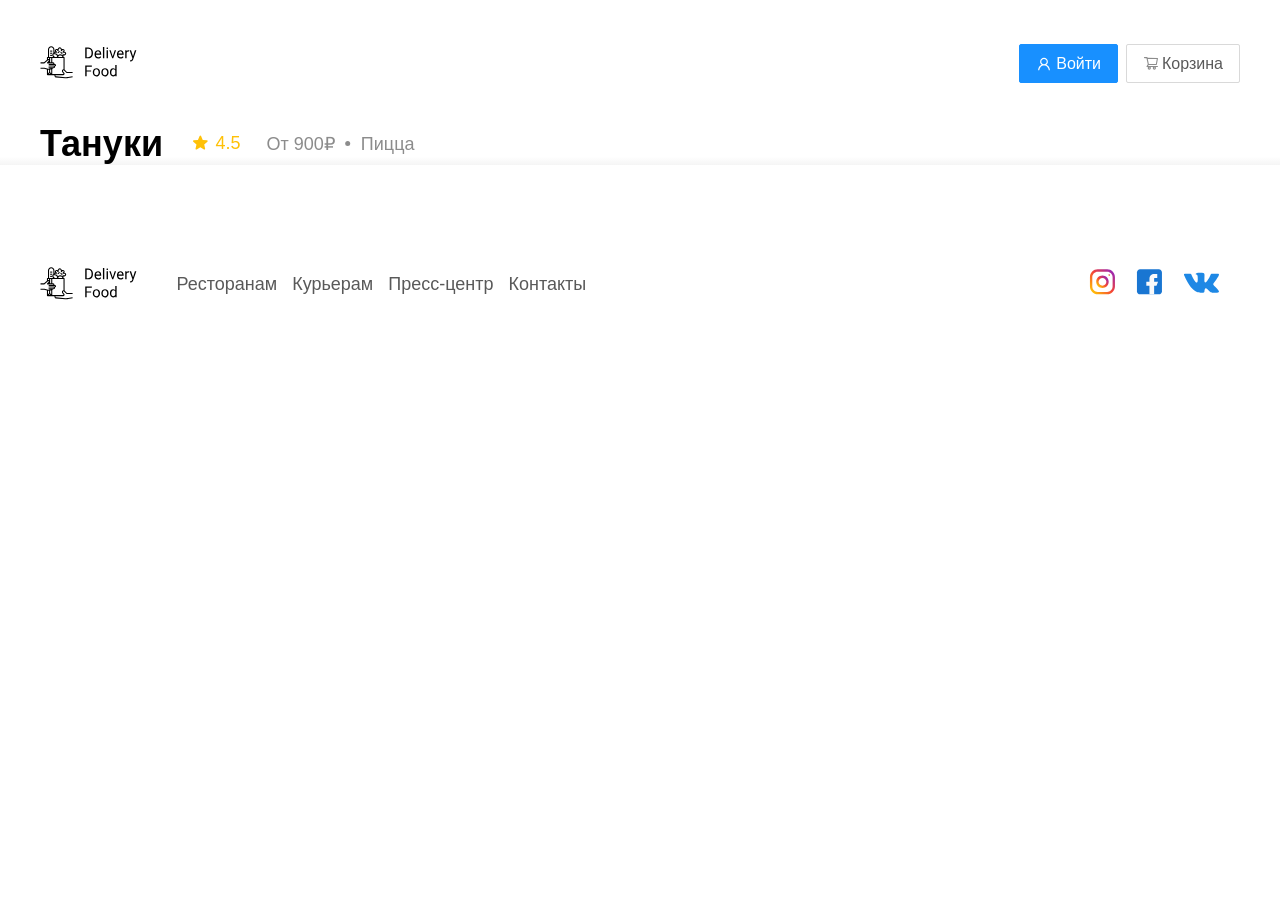
==== goods.html @ e8ef7e4c "Added Goods page" ====
<!DOCTYPE html>
<html lang="ru">
    <head>
        <meta charset="UTF-8">
        <meta name="viewport" content="width=device-width, initial-scale=1.0">
        <title>Ресторан</title>
        <link rel="stylesheet" href="styles/style.css">
    </head>
    <body>

        <!--Header-->
        <header class="header">
            <div class="container container--header">
                <div class="logo">
                    <img src="assets/images/other/logo.svg" alt="#logo">
                </div>
                <div class="header__btns">
                    <a href="#" class="btn btn__login--header"><img src="assets/images/other/user.svg" alt=""> Войти</a>
                    <a href="#" class="btn btn__cart--header"> <img src="assets/images/other/cart.svg" alt=""> Корзина</a>
                </div>
            </div>  
        </header>

        <!--main-->
        <main class="main">
            <div class="container">
                <div class="restaraunt__info restaraunt__info--goods">
                    <h1 class="restaraunt__title restaraunt__title--goods">Тануки</h1>
                    <div class="raiting">
                        <img class="star_img" src="assets/images/other/star.svg" alt="">
                        <p class="rank">4.5</p>
                        <p class="price">От<span class="cost">900</span>₽<img class="dot" src="assets/images/other/dot.svg" alt=""><span class="dish">Пицца</span></p>
                    </div>
                </div>

                <div class="goods">
                </div>
            </div>
        </main>

         <!--Footer-->
         <footer class="footer">
            <div class="container container--footer">
                <div class="logo">
                    <img src="assets/images/other/logo.svg" alt="#logo">
                </div>
                <div class="footer_content">
                    <ul class="footer__links">
                        <li><a href="" class="footer__link">Ресторанам</a></li>
                        <li><a href="" class="footer__link">Курьерам</a></li>
                        <li><a href="" class="footer__link">Пресс-центр</a></li>
                        <li><a href="" class="footer__link">Контакты</a></li>
                    </ul>
                    <div class="footer__socials">

                        <a class="footer__social">
                            <img src="assets/images/other/instagram.svg" alt="#instagram">
                        </a>

                        <a class="footer__social">
                            <img src="assets/images/other/facebook.svg" alt="#facebook">
                        </a>

                        <a class="footer__social">
                            <img src="assets/images/other/vk.svg" alt="#VK">
                        </a>
                    </div>
                </div>
            </div>
        </footer>

    </body>
</html>
---- styles/style.css ----
/*General*/
html {
    font-family: sans-serif;
    font-size: 10px;
    color: #000;

}


*,
*::before,
*::after {
    margin: 0;
    padding: 0;
    box-sizing: border-box;
}

.container {
    max-width: 1200px;
    margin: 0 auto;
}

li {
    list-style-type: none;
}
/*Header*/
header {
    padding: 4.4rem 0 0;
    margin-bottom: 4rem;

    background-color: #fff;
}
.container--header {
    display: flex;
    justify-content: space-between;
}
.logo {
    display: inline-block;
    cursor: pointer;
}

.btn {
    display: flex;
    align-items: center;
    gap: 0.4rem;

    padding: 0.8rem 1.6rem;

    border: 0;
    border-radius: 0.2rem;
    
    font-size: 1.6rem;
    line-height: 1.6rem;
    text-decoration: none;
    transition: background 0.2s linear;

    cursor: pointer;

}

.header__btns {
    display: flex;
    gap: 0.8rem;
}
.btn__login--header {
    background-color: #1890ff;
    border: 1px solid #1890FF;

    color: #fff;
}

.btn__login--header:hover {
    background-color: #0e65b7;
}

.btn__cart--header {
    background-color: #fff;
    border: 1px solid rgb(217, 217, 217);
    
    color: #595959;
}

.btn__cart--header:hover {
    background-color: #ddd;
}

/*Main*/

main {
    background-image: linear-gradient(to bottom, #fff 80%, #F5F5F5 100%);
}

.main__promo {
    width: 100%;
    height: 100%;
    padding:  6.8rem 7.1rem;
    margin-bottom: 5.6rem;

    background-image: url("../assets/images/other/promo.jpeg");
    background-repeat: no-repeat;
    background-position: center;
    background-size: cover;

    color: #302C34;
    font-weight: 400;
}
.promo__about {
    max-width: 53rem;
}
.main__header {
    margin-bottom: 1.5rem;
    
    font-size: 3.9rem;
    font-weight: 700;
    line-height: 4.6rem;
    text-align: left;
}
.main__text {
    font-size: 2.4rem;
    line-height: 2.8rem;
}

.delivery__about {
    display: flex;
    justify-content: space-between;
    flex-wrap: wrap;

    margin-bottom: 4.4rem;
}


.delivery__title {
    font-size: 3.6rem;
    font-weight: 700;
    line-height: 4.2rem;
    color: #000;
}

.search__form {
    position: relative;
}

.search__input {
    width: 30rem;
    padding: 0.5rem 1.2rem 0.5rem 3.2rem;

    border: 1px solid rgb(217, 217, 217);
	border-radius: 2px;
    font-size: 1.6rem;

    outline: none;
}

.search__input::placeholder {
    color: #bfbfbf;
}

.search__link {
    position: absolute;
    top: 0.7rem;
    left: 1rem;
    z-index: 1;
}

/*restaraunt*/
.delivery__restaraunts {
    display: flex;
    justify-content: space-between;
    flex-wrap: wrap;
    padding-bottom: 6rem;
}

.restaraunt {
    width: 38.4rem;
    height: 38rem;

    margin-bottom: 3rem;

    border-radius: 0.7rem;
    box-shadow: 0px 4px 12px 0px rgba(0, 0, 0, 0.05);

    cursor: pointer;
    transition: all 0.2s linear;
}
.restaraunt:hover {
    transform: scale(1.1);
}

.restaraunt__image {
    width: 100%;
    height: 25rem;

    margin-bottom: 2rem;
}
.restaraunt__about {
    padding: 0 2.4rem 3.5rem;
}
.restaraunt__info {
    display: flex;
    justify-content: space-between;

    margin-bottom: 1rem;
}
.restaraunt__title {
    font-size: 2.4rem;
    font-weight: 700;

}
.time {
    display: flex;
    align-items: center;
    padding: 0.1rem 0.8rem;

    background-color: #000;
    border-radius: 0.2rem;


    color: #fff;
    text-align: center;
    font-size: 1.2rem;
    font-weight: 400;
}
.raiting {
    display: flex;
   
}

.rank {
    margin: 0 2.6rem 0 0.75rem;
    font-size: 1.8rem;
    color: #FFC107;
}
.price {
    display: flex;
    align-items: center;
    font-size: 1.8rem;
    color: #8C8C8C;
}
.dot {
    margin: 0 1rem;
}

.cost {
    margin-left: 0.5rem;
}
.star_img {
    margin-bottom: 0.3rem;
}
/*Footer*/
footer {
    width: 100%;

    margin-top: auto;
    padding: 6rem 0;
}
.container--footer {
    display: flex;
}
.footer_content {
    display: flex;
    align-items: center;
    justify-content: space-between;
    flex-wrap: wrap;

    width: 100%;

    margin-left: 3.55rem;

    font-size: 1.8rem;

}
.footer__links {
    display: flex;
    gap: 1.5rem;
}
.footer__link {

    text-decoration: none;
    color: #595959;

    transition: color 0.2s linear;
}

.footer__link:hover {
    color: #1890ff;
}

.footer__socials {
    display: flex;
    align-items: center;
}

.footer__social {
    display: inline-block;
    margin-right: 2.1rem;

    transition: all 0.2s linear;

    cursor: pointer;
}

.footer__social:hover {
    transform: scale(1.2);
}


/* Goods */
.restaraunt__info--goods {
    justify-content: flex-start;
    align-items: center;
    gap: 3rem;

    margin-bottom: 4rem;

}

.restaraunt__title--goods {
    font-size: 3.6rem;
}
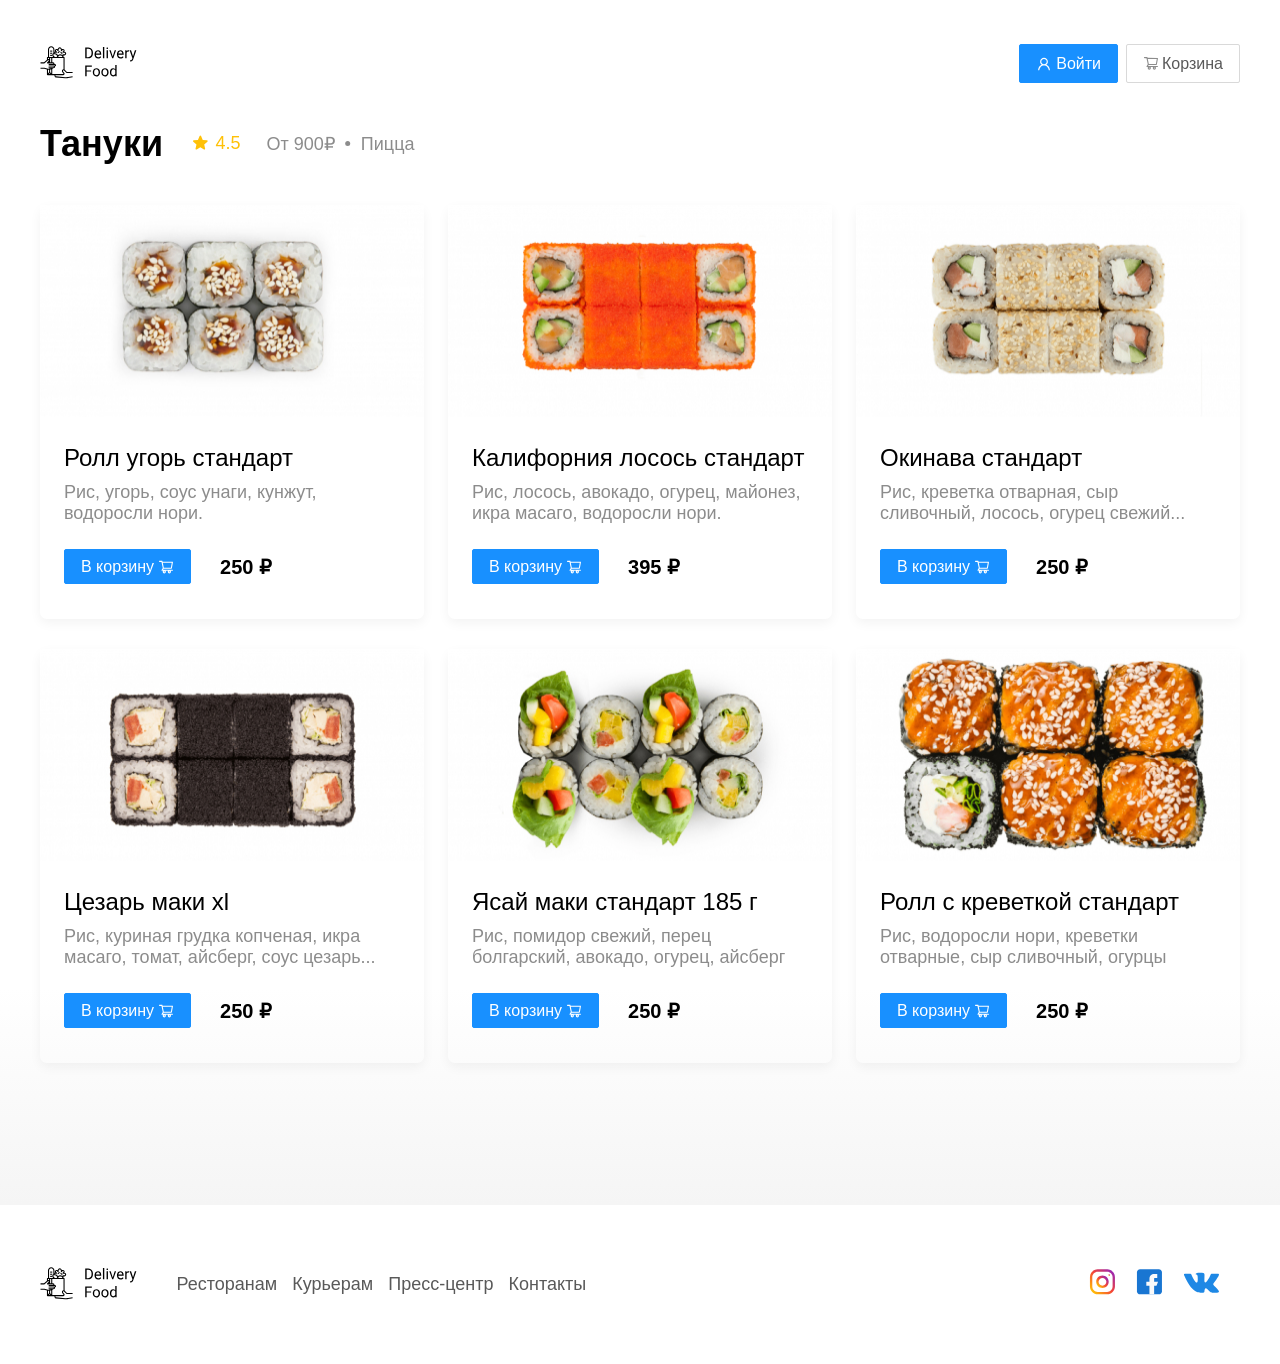
==== commit 1d0fde08: "Goods page made" ====
--- a/goods.html
+++ b/goods.html
@@ -11,9 +11,9 @@
         <!--Header-->
         <header class="header">
             <div class="container container--header">
-                <div class="logo">
+                <a href="index.html" class="logo">
                     <img src="assets/images/other/logo.svg" alt="#logo">
-                </div>
+                </a>
                 <div class="header__btns">
                     <a href="#" class="btn btn__login--header"><img src="assets/images/other/user.svg" alt=""> Войти</a>
                     <a href="#" class="btn btn__cart--header"> <img src="assets/images/other/cart.svg" alt=""> Корзина</a>
@@ -23,7 +23,7 @@
 
         <!--main-->
         <main class="main">
-            <div class="container">
+            <section class="container">
                 <div class="restaraunt__info restaraunt__info--goods">
                     <h1 class="restaraunt__title restaraunt__title--goods">Тануки</h1>
                     <div class="raiting">
@@ -33,23 +33,113 @@
                     </div>
                 </div>
 
-                <div class="goods">
-                </div>
+                <section class="goods">
+                    <!-- Good -->
+                    <div class="good">
+                        <div>
+                            <img class="good__image" src="assets/images/goods/roll_eel_standart.jpg" alt="">
+                        </div>
+                        <div class="good__info">
+                            <h3 class="good__title">Ролл угорь стандарт</h3>
+                            <p class="good__about">Рис, угорь, соус унаги, кунжут, водоросли нори.</p>
+                            <div class="good__buy">
+                                <a href="#" class="btn btn__cart--goods">В корзину <img src="assets/images/other/shopping-cart-goods.svg" alt=""></a>
+                                <p class="good__price">250 ₽</p>
+                            </div>
+                        </div>
+                    </div>
+
+                     <!-- Good -->
+                     <div class="good">
+                        <div>
+                            <img class="good__image" src="assets/images/goods/kalifornia_standart.jpg" alt="">
+                        </div>
+                        <div class="good__info">
+                            <h3 class="good__title">Калифорния лосось стандарт</h3>
+                            <p class="good__about">Рис, лосось, авокадо, огурец, майонез, икра масаго, водоросли нори.</p>
+                            <div class="good__buy">
+                                <a href="#" class="btn btn__cart--goods">В корзину <img src="assets/images/other/shopping-cart-goods.svg" alt=""></a>
+                                <p class="good__price">395 ₽</p>
+                            </div>
+                        </div>
+                    </div>
+                    
+                     <!-- Good -->
+                     <div class="good">
+                        <div>
+                            <img class="good__image" src="assets/images/goods/okinava_standart.jpg" alt="">
+                        </div>
+                        <div class="good__info">
+                            <h3 class="good__title">Окинава стандарт</h3>
+                            <p class="good__about">Рис, креветка отварная, сыр сливочный, лосось, огурец свежий...</p>
+                            <div class="good__buy">
+                                <a href="#" class="btn btn__cart--goods">В корзину <img src="assets/images/other/shopping-cart-goods.svg" alt=""></a>
+                                <p class="good__price">250 ₽</p>
+                            </div>
+                        </div>
+                    </div>
+
+                     <!-- Good -->
+                     <div class="good">
+                        <div>
+                            <img class="good__image" src="assets/images/goods/cezar_maki_xl.jpg" alt="">
+                        </div>
+                        <div class="good__info">
+                            <h3 class="good__title">Цезарь маки хl</h3>
+                            <p class="good__about">Рис, куриная грудка копченая, икра масаго, томат, айсберг, соус цезарь...</p>
+                            <div class="good__buy">
+                                <a href="#" class="btn btn__cart--goods">В корзину <img src="assets/images/other/shopping-cart-goods.svg" alt=""></a>
+                                <p class="good__price">250 ₽</p>
+                            </div>
+                        </div>
+                    </div>
+
+                     <!-- Good -->
+                     <div class="good">
+                        <div>
+                            <img class="good__image" src="assets/images/goods/yasai_maki_standart.jpg" alt="">
+                        </div>
+                        <div class="good__info">
+                            <h3 class="good__title">Ясай маки стандарт 185 г</h3>
+                            <p class="good__about">Рис, помидор свежий, перец болгарский, авокадо, огурец, айсберг</p>
+                            <div class="good__buy">
+                                <a href="#" class="btn btn__cart--goods">В корзину <img src="assets/images/other/shopping-cart-goods.svg" alt=""></a>
+                                <p class="good__price">250 ₽</p>
+                            </div>
+                        </div>
+                    </div>
+
+                     <!-- Good -->
+                     <div class="good">
+                        <div>
+                            <img class="good__image" src="assets/images/goods/roll_shrimp_standart.jpg" alt="">
+                        </div>
+                        <div class="good__info">
+                            <h3 class="good__title">Ролл с креветкой стандарт</h3>
+                            <p class="good__about">Рис, водоросли нори, креветки отварные, сыр сливочный, огурцы</p>
+                            <div class="good__buy">
+                                <a href="#" class="btn btn__cart--goods">В корзину <img src="assets/images/other/shopping-cart-goods.svg" alt=""></a>
+                                <p class="good__price">250 ₽</p>
+                            </div>
+                        </div>
+                    </div>
+
+                </section>
             </div>
         </main>
 
          <!--Footer-->
          <footer class="footer">
             <div class="container container--footer">
-                <div class="logo">
+                <a href="index.html" class="logo">
                     <img src="assets/images/other/logo.svg" alt="#logo">
-                </div>
+                </a>
                 <div class="footer_content">
                     <ul class="footer__links">
-                        <li><a href="" class="footer__link">Ресторанам</a></li>
-                        <li><a href="" class="footer__link">Курьерам</a></li>
-                        <li><a href="" class="footer__link">Пресс-центр</a></li>
-                        <li><a href="" class="footer__link">Контакты</a></li>
+                        <li><a href="goods.html" class="footer__link">Ресторанам</a></li>
+                        <li><a href="goods.html" class="footer__link">Курьерам</a></li>
+                        <li><a href="goods.html" class="footer__link">Пресс-центр</a></li>
+                        <li><a href="goods.html" class="footer__link">Контакты</a></li>
                     </ul>
                     <div class="footer__socials">
 
--- a/styles/style.css
+++ b/styles/style.css
@@ -80,6 +80,17 @@
     color: #595959;
 }
 
+.btn__cart--goods {
+    background-color: #1890ff;
+    border: 1px solid #1890FF;
+
+    color: #fff;
+}
+
+.btn__cart--goods:hover {
+    background-color: #0e65b7;
+}
+
 .btn__cart--header:hover {
     background-color: #ddd;
 }
@@ -316,4 +327,63 @@
 
 .restaraunt__title--goods {
     font-size: 3.6rem;
-}+}
+
+.goods {
+    display: flex;
+    justify-content: space-between;
+    flex-wrap: wrap;
+
+    padding-bottom: 11.2rem;
+}
+
+.good {
+    width: 38.4rem;
+    height: 41.4rem;
+
+    margin-bottom: 3rem;
+
+    border-radius: 0.7rem;
+    box-shadow: 0px 4px 12px 0px rgba(0, 0, 0, 0.05);
+
+    transition: all 0.2s linear;
+}
+
+.good__about {
+    margin-bottom: 2.5rem;
+}
+
+.good__info {
+    padding:  0 2.4rem;
+}
+.good__image {
+    width: 100%;
+    height: 21.2rem;
+
+    margin-bottom: 2.5rem;
+}
+
+.good__buy {
+    display: flex;
+    align-items: center;
+    gap: 2.9rem
+}
+
+.good__title {
+    margin-bottom: 1rem;
+
+    font-size: 2.4rem;
+    font-weight: 400;
+
+}
+
+.good__about {
+    font-size: 1.8rem;
+    font-weight: 400;
+    color: #8c8c8c;
+}
+.good__price {
+    font-size: 2rem;
+    font-weight: 700;
+    color: #000;
+}
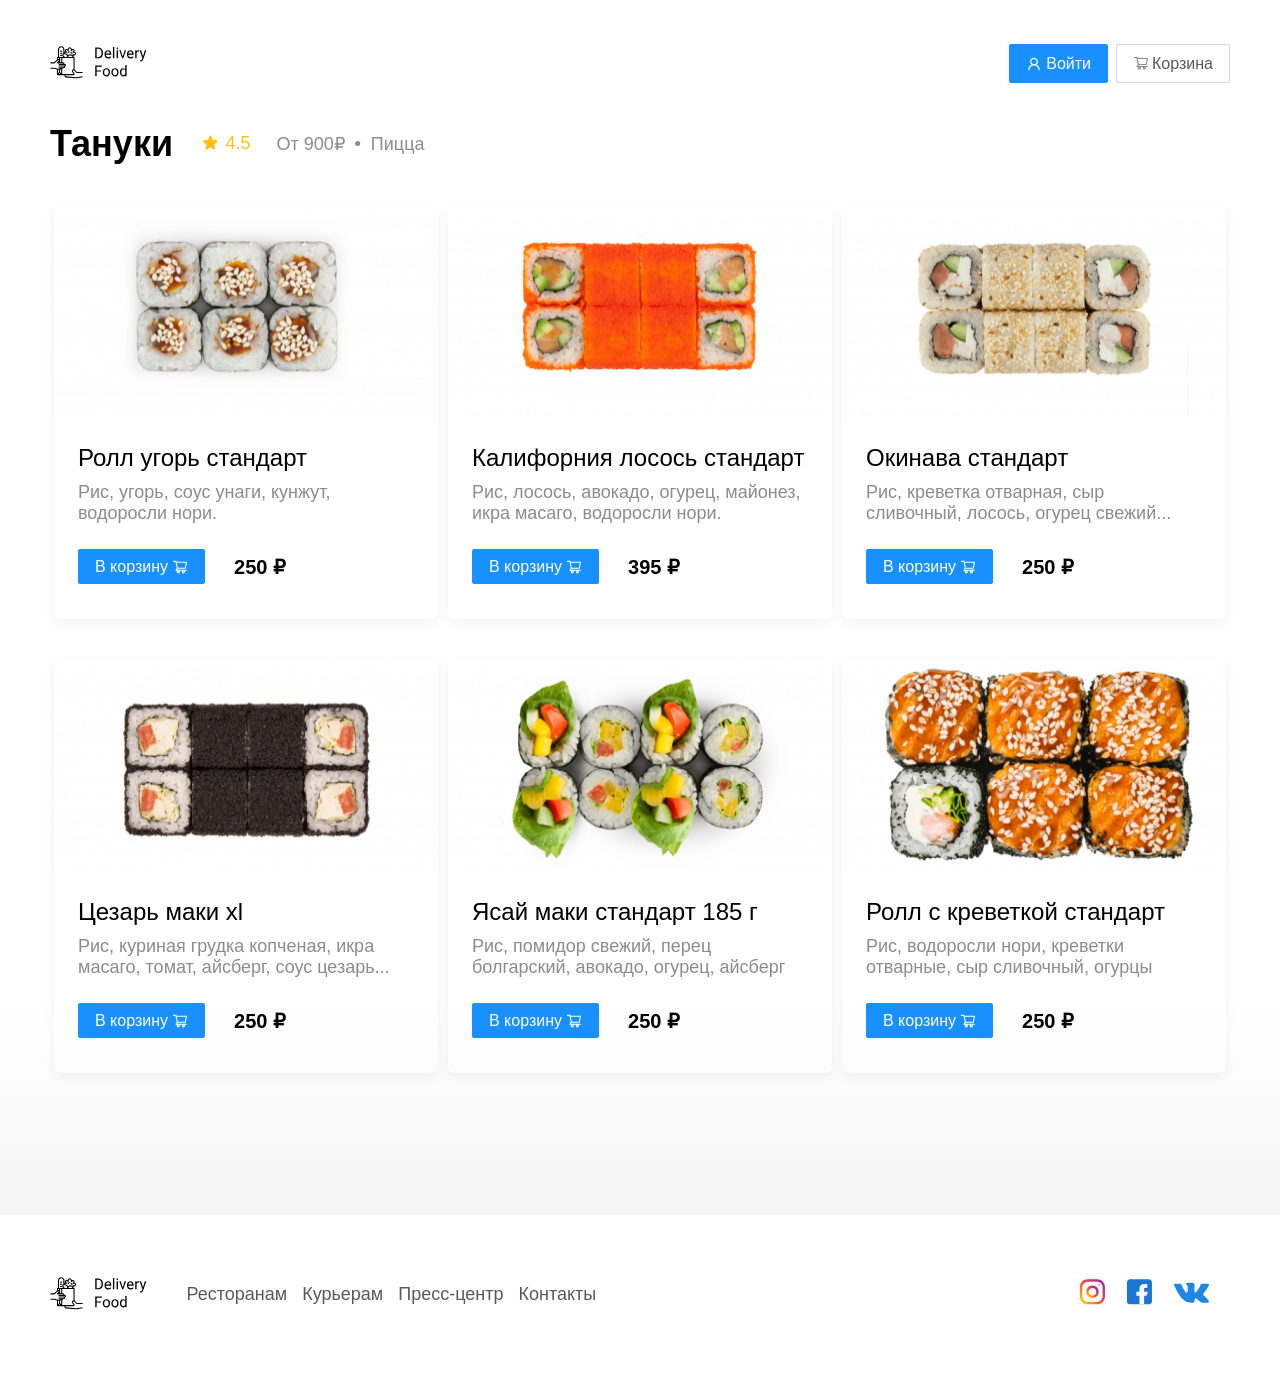
==== commit a636c3b8: "Minor changes" ====
--- a/goods.html
+++ b/goods.html
@@ -15,8 +15,8 @@
                     <img src="assets/images/other/logo.svg" alt="#logo">
                 </a>
                 <div class="header__btns">
-                    <a href="#" class="btn btn__login--header"><img src="assets/images/other/user.svg" alt=""> Войти</a>
-                    <a href="#" class="btn btn__cart--header"> <img src="assets/images/other/cart.svg" alt=""> Корзина</a>
+                    <a href="#" class="btn btn__primary "><img src="assets/images/other/user.svg" alt="">Войти</a>
+                    <a href="#" class="btn btn__outline"><img src="assets/images/other/shopping-cart-header.svg" alt="">Корзина</a>
                 </div>
             </div>  
         </header>
--- a/styles/style.css
+++ b/styles/style.css
@@ -18,6 +18,7 @@
 .container {
     max-width: 1200px;
     margin: 0 auto;
+    padding: 0 1rem;
 }
 
 li {
@@ -62,18 +63,18 @@
     display: flex;
     gap: 0.8rem;
 }
-.btn__login--header {
+.btn__primary  {
     background-color: #1890ff;
     border: 1px solid #1890FF;
 
     color: #fff;
 }
 
-.btn__login--header:hover {
+.btn__primary:hover {
     background-color: #0e65b7;
 }
 
-.btn__cart--header {
+.btn__outline {
     background-color: #fff;
     border: 1px solid rgb(217, 217, 217);
     
@@ -91,7 +92,7 @@
     background-color: #0e65b7;
 }
 
-.btn__cart--header:hover {
+.btn__outline:hover {
     background-color: #ddd;
 }
 
@@ -134,6 +135,8 @@
 .delivery__about {
     display: flex;
     justify-content: space-between;
+    align-items: center;
+    gap: 2rem;
     flex-wrap: wrap;
 
     margin-bottom: 4.4rem;
@@ -176,9 +179,12 @@
 /*restaraunt*/
 .delivery__restaraunts {
     display: flex;
-    justify-content: space-between;
+    justify-content: center;
+    gap: 1rem;
     flex-wrap: wrap;
     padding-bottom: 6rem;
+    text-decoration: none;
+    cursor: pointer;
 }
 
 .restaraunt {
@@ -190,11 +196,14 @@
     border-radius: 0.7rem;
     box-shadow: 0px 4px 12px 0px rgba(0, 0, 0, 0.05);
 
+    text-decoration: none;
+    color: #000000;
+
     cursor: pointer;
     transition: all 0.2s linear;
 }
 .restaraunt:hover {
-    transform: scale(1.1);
+    transform: scale(1.05);
 }
 
 .restaraunt__image {
@@ -217,7 +226,7 @@
     font-weight: 700;
 
 }
-.time {
+.info-black {
     display: flex;
     align-items: center;
     padding: 0.1rem 0.8rem;
@@ -331,7 +340,9 @@
 
 .goods {
     display: flex;
-    justify-content: space-between;
+    justify-content: center;
+    gap: 1rem;
+
     flex-wrap: wrap;
 
     padding-bottom: 11.2rem;
@@ -387,3 +398,125 @@
     font-weight: 700;
     color: #000;
 }
+
+.cart-modal__overlay {
+    display: none;
+    align-items: center;
+    justify-content: center;
+
+    
+    background: rgba(0, 0, 0, 0.4);
+
+    position: fixed;
+    top: 0;
+    right: 0;
+    bottom: 0;
+    left: 0;
+    z-index: 2;
+}
+
+.cart-modal__overlay.open {
+    display: flex;
+}
+.cart-modal__close {
+    cursor: pointer;
+}
+.cart-modal {
+    width: 100%;
+    max-width: 78rem;
+
+    padding: 4rem 4.5rem;
+
+    border-radius: 0.5rem;
+
+    background-color: #fff;
+
+}
+.cart-modal__header {
+    display: flex;
+    justify-content: space-between;
+    align-items: center;
+
+    margin-bottom: 4.8rem;
+}
+
+.cart-modal__title {
+    font-size: 3.6rem;
+}
+
+
+.cart-modal__body {
+    margin-bottom: 5.3rem;
+}
+
+.cart-item {
+    display: flex;
+    align-items: center;
+    justify-content: space-between;
+    flex-wrap: wrap;
+    gap: 1rem;
+
+    margin-bottom: 1.7rem;
+    padding-bottom:  0.9rem;
+    border-bottom: 1px solid #D9D9D9;
+}
+
+.cart_item__title {
+    font-size: 1.8rem;
+    font-size: 400;
+}
+
+.cart-modal__footer {
+    display: flex;
+    justify-content: space-between;
+    align-items: center;
+    flex-wrap: wrap;
+    gap: 2rem;
+}
+
+.cart-modal__footer--controls {
+    display: flex;
+    gap: 1rem;
+}
+
+.cart-modal__footer--price {
+    font-size: 2rem;
+    font-weight: 400;
+
+    padding: 1rem 2rem;
+
+}
+
+.cart-item__controls {
+    display: flex;
+    align-items: center;
+}
+.cart-item__price {
+    margin-right: 4.8rem;
+}
+
+.cart-item__control--count {
+    margin: 0 1.6rem;
+
+    font-size: 1.6rem;
+    font-weight: 400;
+}
+.cart-item__controls button {
+    text-align: center;
+    padding: 5px 16px;
+    
+    background-color: #fff;
+    border: 1px solid rgb(64, 169, 255);
+	border-radius: 2px;
+
+    font-size: 1.4rem;
+    font-weight: 400;
+    color: #40A9FF;
+    transition: all 0.2s linear;
+ 
+}
+
+.cart-item__controls button:hover {
+    background-color: #0e65b7;
+    color: #fff;
+}
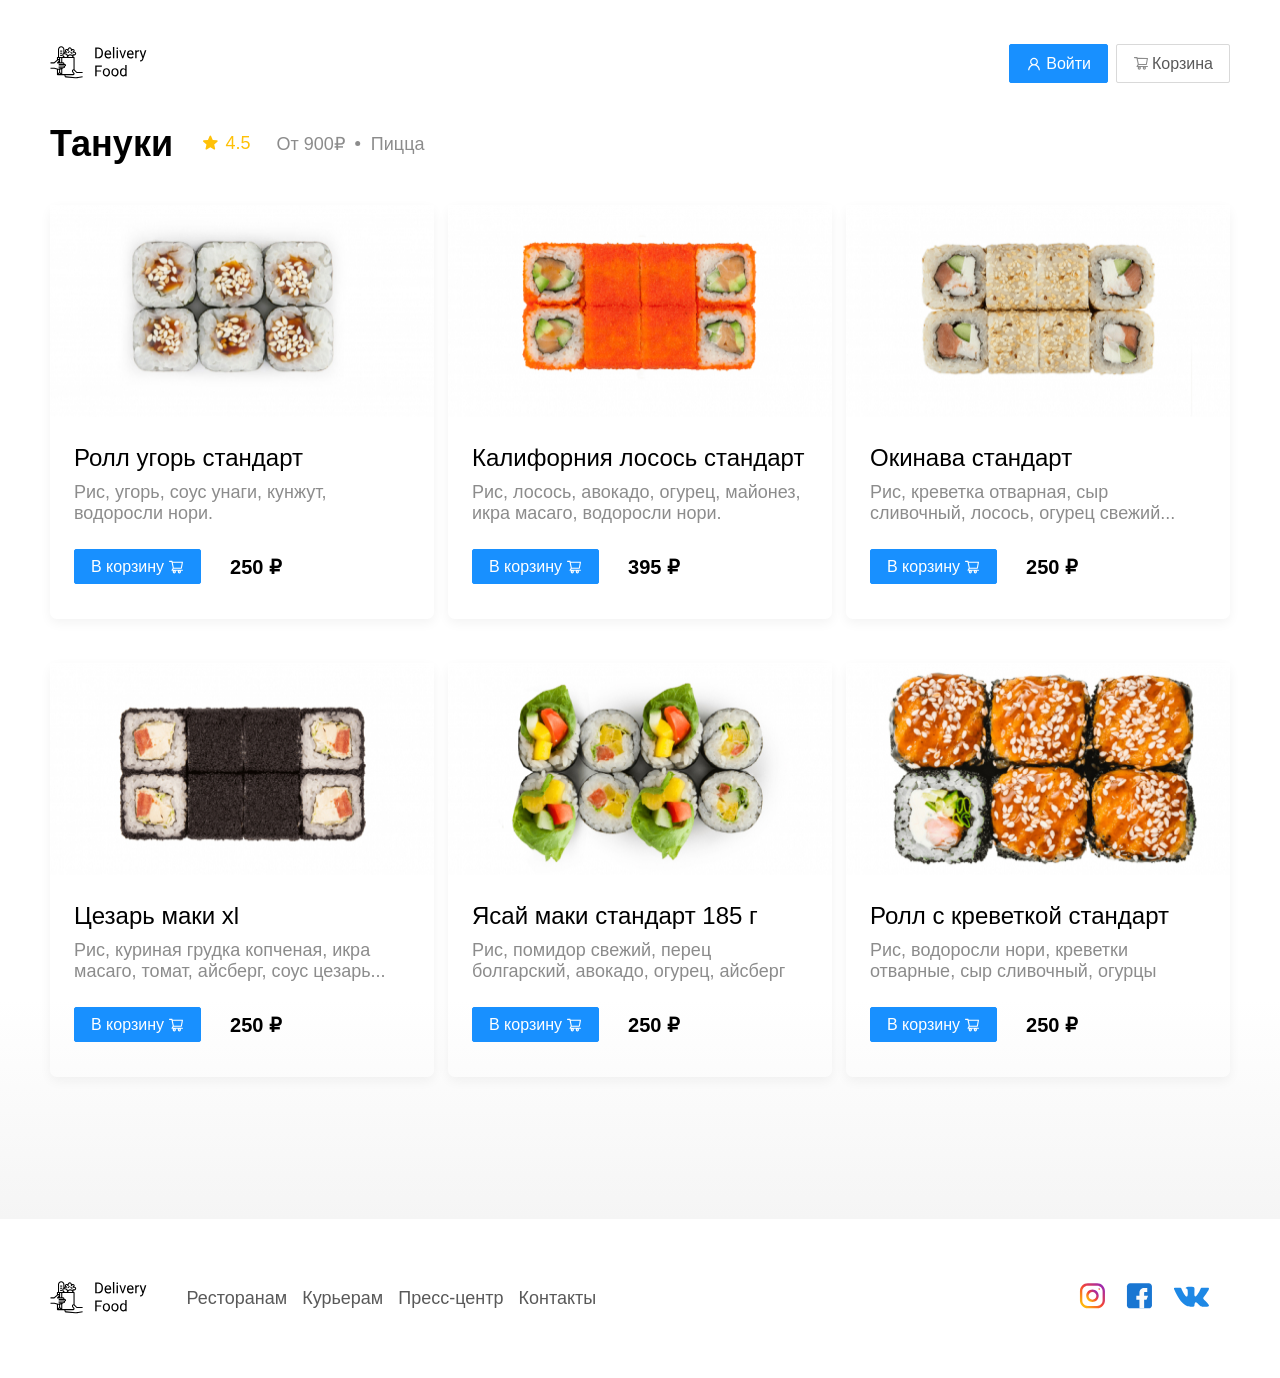
==== commit 830ce33c: "Added arrays with restaurants and goods" ====
--- a/goods.html
+++ b/goods.html
@@ -5,6 +5,7 @@
         <meta name="viewport" content="width=device-width, initial-scale=1.0">
         <title>Ресторан</title>
         <link rel="stylesheet" href="styles/style.css">
+        <script src="scripts/index.js" defer></script>
     </head>
     <body>
 
@@ -16,7 +17,7 @@
                 </a>
                 <div class="header__btns">
                     <a href="#" class="btn btn__primary "><img src="assets/images/other/user.svg" alt="">Войти</a>
-                    <a href="#" class="btn btn__outline"><img src="assets/images/other/shopping-cart-header.svg" alt="">Корзина</a>
+                    <a href="#" class="btn btn__outline" id="btn__cart"><img src="assets/images/other/shopping-cart-header.svg" alt="">Корзина</a>
                 </div>
             </div>  
         </header>
@@ -24,7 +25,7 @@
         <!--main-->
         <main class="main">
             <section class="container">
-                <div class="restaraunt__info restaraunt__info--goods">
+                <div class="restaraunt__info restaraunt__info--goods" id = "goodsTitle">
                     <h1 class="restaraunt__title restaraunt__title--goods">Тануки</h1>
                     <div class="raiting">
                         <img class="star_img" src="assets/images/other/star.svg" alt="">
@@ -33,9 +34,9 @@
                     </div>
                 </div>
 
-                <section class="goods">
+                <section class="goods" id="goods">
                     <!-- Good -->
-                    <div class="good">
+                    <!-- <div class="good">
                         <div>
                             <img class="good__image" src="assets/images/goods/roll_eel_standart.jpg" alt="">
                         </div>
@@ -47,10 +48,10 @@
                                 <p class="good__price">250 ₽</p>
                             </div>
                         </div>
-                    </div>
-
-                     <!-- Good -->
-                     <div class="good">
+                    </div> -->
+
+                     <!-- Good -->
+                     <!-- <div class="good">
                         <div>
                             <img class="good__image" src="assets/images/goods/kalifornia_standart.jpg" alt="">
                         </div>
@@ -62,10 +63,10 @@
                                 <p class="good__price">395 ₽</p>
                             </div>
                         </div>
-                    </div>
+                    </div> -->
                     
                      <!-- Good -->
-                     <div class="good">
+                     <!-- <div class="good">
                         <div>
                             <img class="good__image" src="assets/images/goods/okinava_standart.jpg" alt="">
                         </div>
@@ -77,10 +78,10 @@
                                 <p class="good__price">250 ₽</p>
                             </div>
                         </div>
-                    </div>
-
-                     <!-- Good -->
-                     <div class="good">
+                    </div> -->
+
+                     <!-- Good -->
+                     <!-- <div class="good">
                         <div>
                             <img class="good__image" src="assets/images/goods/cezar_maki_xl.jpg" alt="">
                         </div>
@@ -92,10 +93,10 @@
                                 <p class="good__price">250 ₽</p>
                             </div>
                         </div>
-                    </div>
-
-                     <!-- Good -->
-                     <div class="good">
+                    </div> -->
+
+                     <!-- Good -->
+                     <!-- <div class="good">
                         <div>
                             <img class="good__image" src="assets/images/goods/yasai_maki_standart.jpg" alt="">
                         </div>
@@ -107,10 +108,10 @@
                                 <p class="good__price">250 ₽</p>
                             </div>
                         </div>
-                    </div>
-
-                     <!-- Good -->
-                     <div class="good">
+                    </div> -->
+
+                     <!-- Good -->
+                     <!-- <div class="good">
                         <div>
                             <img class="good__image" src="assets/images/goods/roll_shrimp_standart.jpg" alt="">
                         </div>
@@ -122,11 +123,50 @@
                                 <p class="good__price">250 ₽</p>
                             </div>
                         </div>
-                    </div>
+                    </div> -->
 
                 </section>
             </div>
         </main>
+
+        <!-- Modal window -->
+        <div class="cart-modal__overlay">
+            <div class="cart-modal">
+                <div class="cart-modal__header">
+                    <h2 class="cart-modal__title">Корзина</h2>
+                    <span class="cart-modal__close"><img src="assets/images/other/close.svg" alt=""></span>
+                </div>
+                <div class="cart-modal__body">
+                    <div class="cart-item">
+                        <h3 class="cart_item__title">Ролл угорь стандарт</h3>
+                        <div class="cart-item__controls">
+                            <p class="cart-item__price good__price">250 ₽</p>
+                            <button>-</button>
+                            <p class="cart-item__control--count">1</p>
+                            <button>+</button>
+                        </div>
+                    </div>
+
+                    <div class="cart-item">
+                        <h3 class="cart_item__title">Ролл угорь стандарт</h3>
+                        <div class="cart-item__controls">
+                            <p class="cart-item__price good__price">250 ₽</p>
+                            <button>-</button>
+                            <p class="cart-item__control--count">1</p>
+                            <button>+</button>
+                        </div>
+                    </div>
+                </div>
+                <div class="cart-modal__footer">
+                    <p class="cart-modal__footer--price info-black">1250 ₽</p>
+                    <div class="cart-modal__footer--controls">
+                        <button class="btn btn__primary ">Оформить заказ</button>
+                        <button class="btn btn__outline ">Отмена</button>
+                    </div>
+                </div>
+
+            </div>
+        </div>
 
          <!--Footer-->
          <footer class="footer">
--- a/styles/style.css
+++ b/styles/style.css
@@ -19,6 +19,8 @@
     max-width: 1200px;
     margin: 0 auto;
     padding: 0 1rem;
+
+    box-sizing: border-box;
 }
 
 li {
@@ -180,7 +182,7 @@
 .delivery__restaraunts {
     display: flex;
     justify-content: center;
-    gap: 1rem;
+    gap: 1.3rem;
     flex-wrap: wrap;
     padding-bottom: 6rem;
     text-decoration: none;
@@ -341,7 +343,7 @@
 .goods {
     display: flex;
     justify-content: center;
-    gap: 1rem;
+    gap: 1.4rem;
 
     flex-wrap: wrap;
 
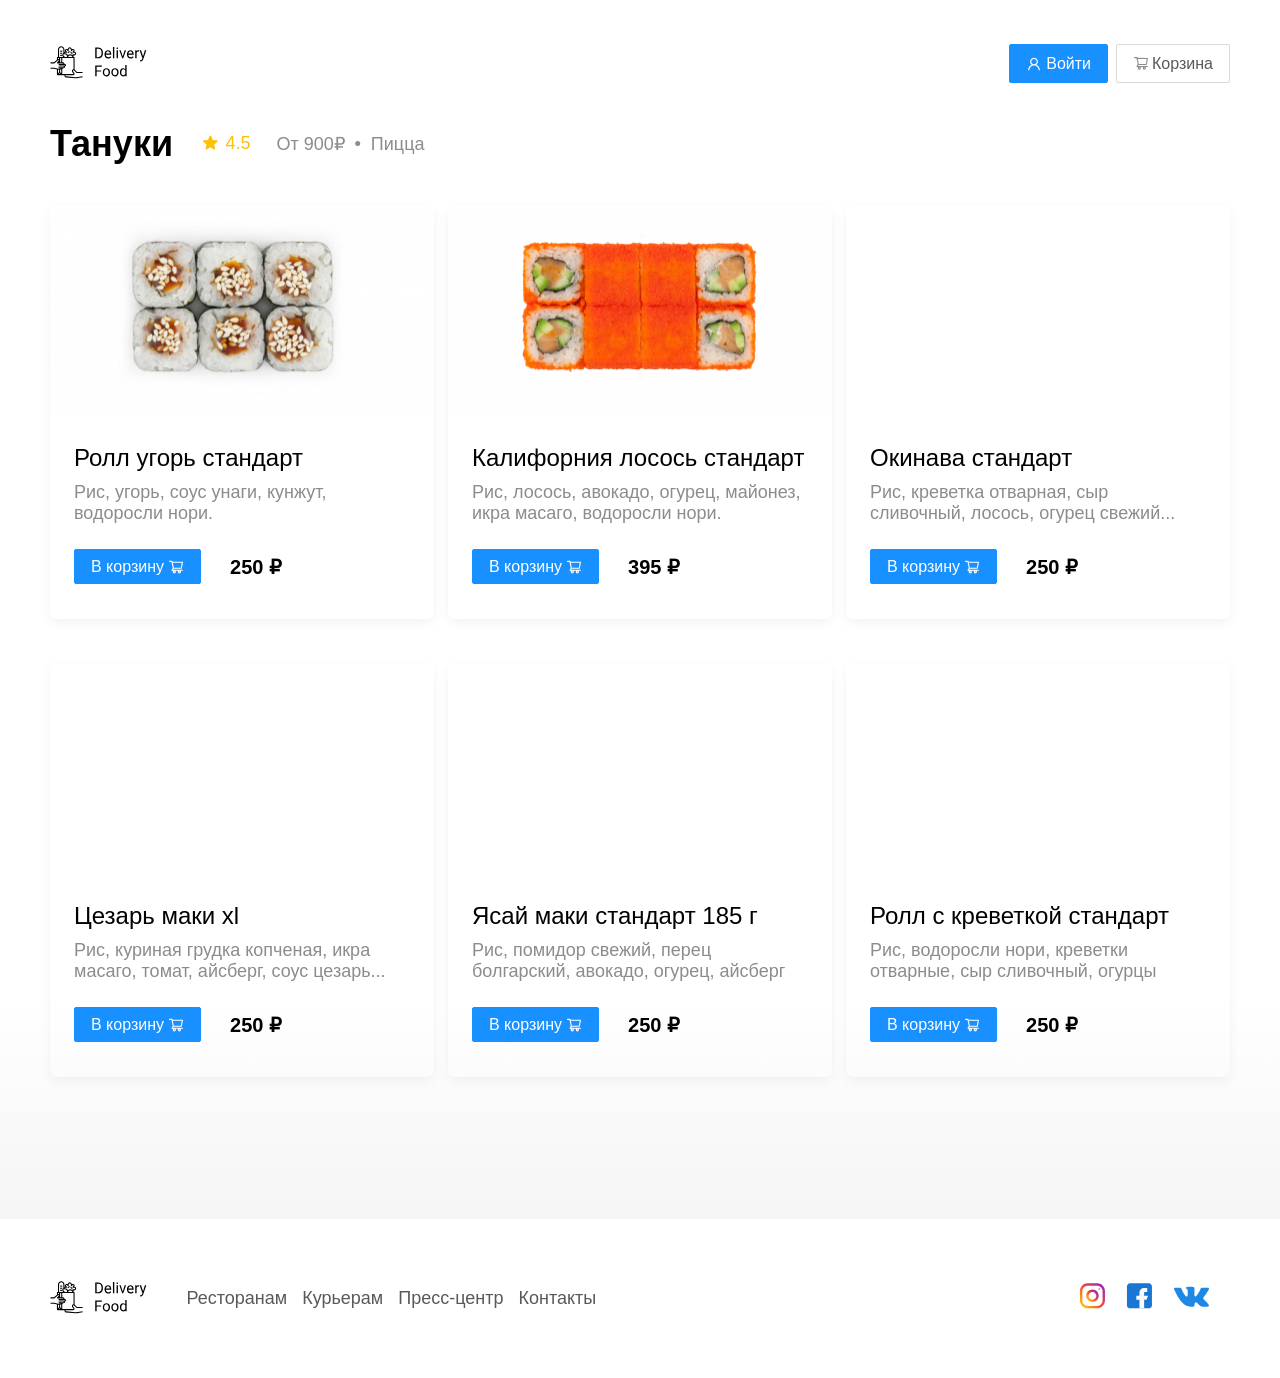
==== commit 58eca440: "Fix #2 cards display" ====
--- a/goods.html
+++ b/goods.html
@@ -5,7 +5,7 @@
         <meta name="viewport" content="width=device-width, initial-scale=1.0">
         <title>Ресторан</title>
         <link rel="stylesheet" href="styles/style.css">
-        <script src="scripts/index.js" defer></script>
+        <script src="./scripts/index.js" defer></script>
     </head>
     <body>
 
@@ -36,7 +36,7 @@
 
                 <section class="goods" id="goods">
                     <!-- Good -->
-                    <!-- <div class="good">
+                    <div class="good">
                         <div>
                             <img class="good__image" src="assets/images/goods/roll_eel_standart.jpg" alt="">
                         </div>
@@ -48,7 +48,7 @@
                                 <p class="good__price">250 ₽</p>
                             </div>
                         </div>
-                    </div> -->
+                    </div>
 
                      <!-- Good -->
                      <!-- <div class="good">
